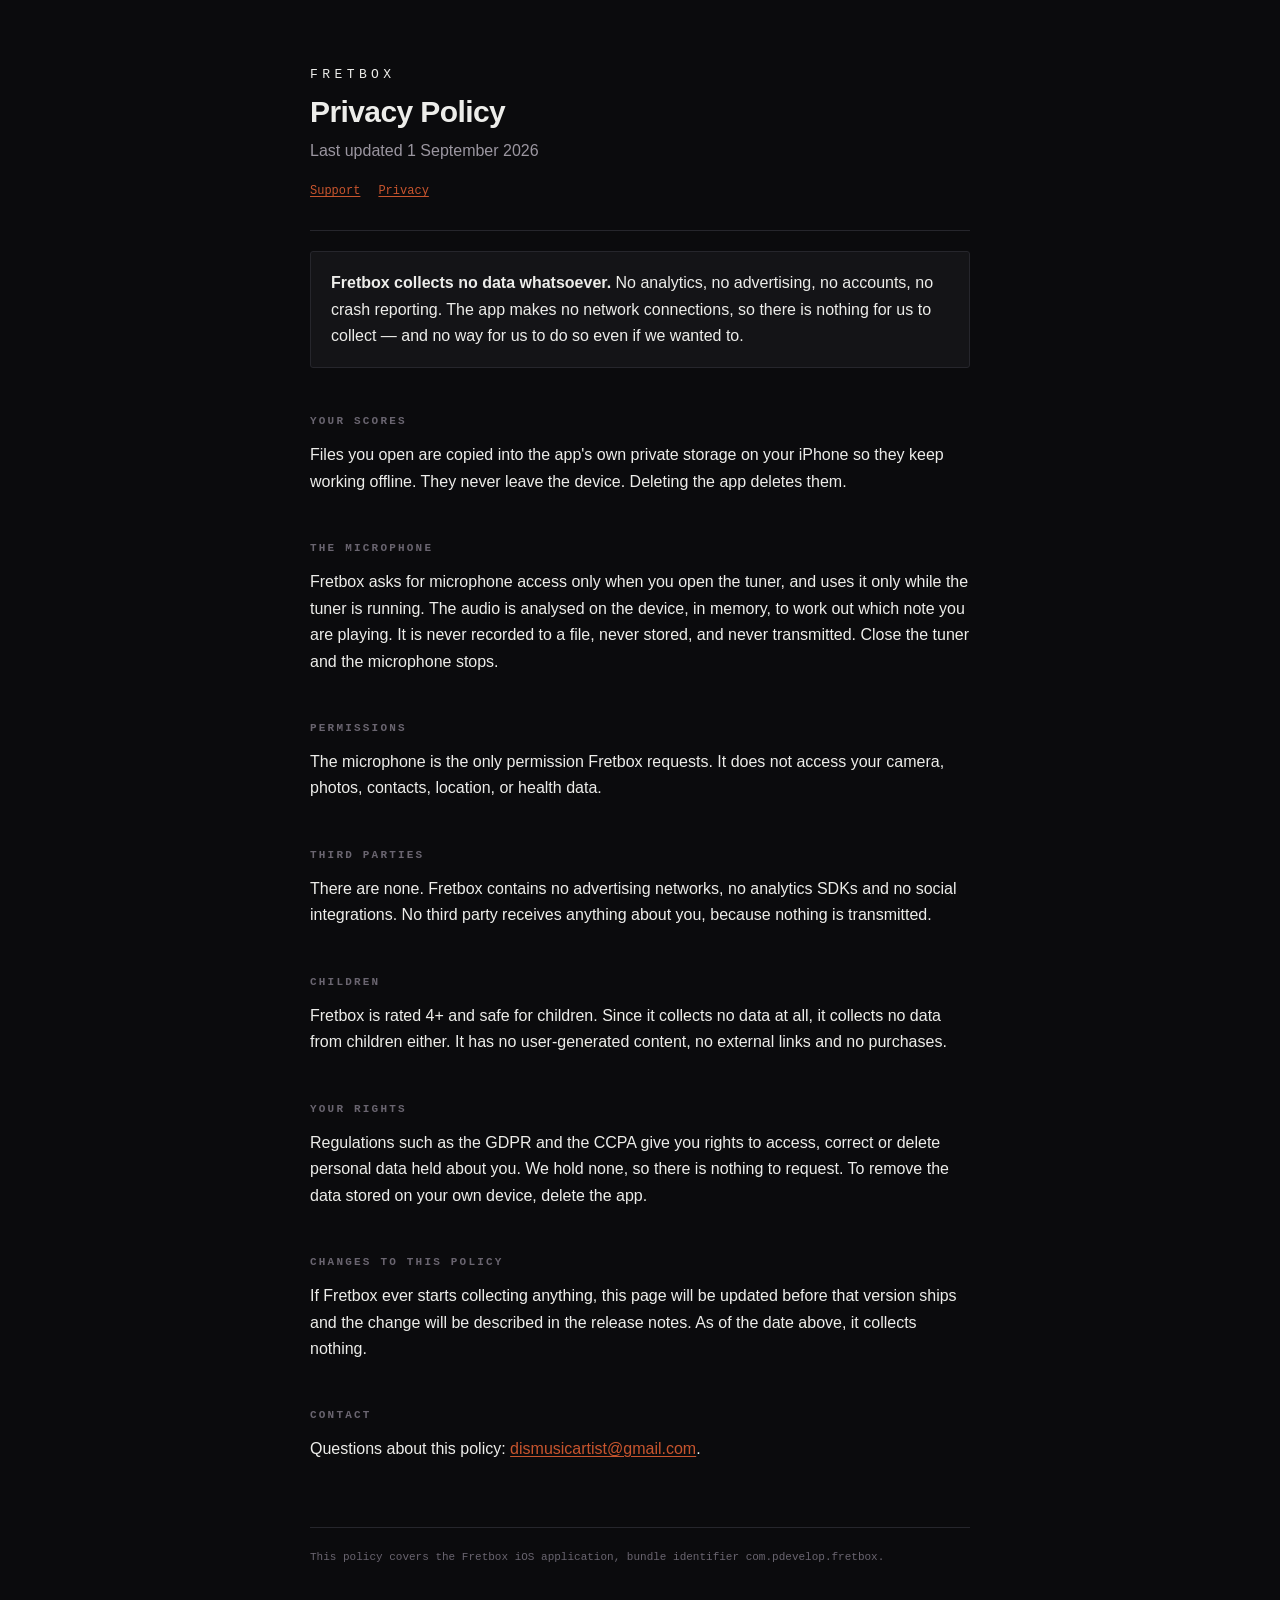
==== privacy.html @ 4ab4f921 "Paginas de soporte y privacidad para Fretbox" ====
<!doctype html>
<html lang="en">
<head>
<meta charset="utf-8">
<meta name="viewport" content="width=device-width, initial-scale=1">
<title>Fretbox — Privacy Policy</title>
<meta name="description" content="Privacy policy for Fretbox. The app collects no data and makes no network connections.">
<link rel="stylesheet" href="style.css">
</head>
<body>
<div class="wrap">

<header>
  <p class="brand"><a href="./">FRETBOX</a></p>
  <h1>Privacy Policy</h1>
  <p class="lede">Last updated 1 September 2026</p>
  <nav><a href="./">Support</a><a href="privacy.html">Privacy</a></nav>
</header>

<div class="card">
  <p><strong>Fretbox collects no data whatsoever.</strong> No analytics, no advertising, no accounts, no crash reporting. The app makes no network connections, so there is nothing for us to collect — and no way for us to do so even if we wanted to.</p>
</div>

<h2>Your scores</h2>
<p>Files you open are copied into the app's own private storage on your iPhone so they keep working offline. They never leave the device. Deleting the app deletes them.</p>

<h2>The microphone</h2>
<p>Fretbox asks for microphone access only when you open the tuner, and uses it only while the tuner is running. The audio is analysed on the device, in memory, to work out which note you are playing. It is never recorded to a file, never stored, and never transmitted. Close the tuner and the microphone stops.</p>

<h2>Permissions</h2>
<p>The microphone is the only permission Fretbox requests. It does not access your camera, photos, contacts, location, or health data.</p>

<h2>Third parties</h2>
<p>There are none. Fretbox contains no advertising networks, no analytics SDKs and no social integrations. No third party receives anything about you, because nothing is transmitted.</p>

<h2>Children</h2>
<p>Fretbox is rated 4+ and safe for children. Since it collects no data at all, it collects no data from children either. It has no user-generated content, no external links and no purchases.</p>

<h2>Your rights</h2>
<p>Regulations such as the GDPR and the CCPA give you rights to access, correct or delete personal data held about you. We hold none, so there is nothing to request. To remove the data stored on your own device, delete the app.</p>

<h2>Changes to this policy</h2>
<p>If Fretbox ever starts collecting anything, this page will be updated before that version ships and the change will be described in the release notes. As of the date above, it collects nothing.</p>

<h2>Contact</h2>
<p>Questions about this policy: <a href="mailto:dismusicartist@gmail.com">dismusicartist@gmail.com</a>.</p>

<footer>
  This policy covers the Fretbox iOS application, bundle identifier com.pdevelop.fretbox.
</footer>

</div>
</body>
</html>
---- style.css ----
/* Identidad de Fretbox: grafito con un solo color de senal, calido. */
:root{--bg:#0B0B0D;--surface:#141417;--line:#26262C;--text:#EDEDEA;
  --dim:#9B96A0;--faint:#6A6570;--accent:#C8552E}
*{box-sizing:border-box}
body{margin:0;padding:0 24px 96px;background:var(--bg);color:var(--text);
  font:16px/1.65 -apple-system,BlinkMacSystemFont,"Helvetica Neue",Arial,sans-serif;
  -webkit-font-smoothing:antialiased}
.wrap{max-width:660px;margin:0 auto}
header{padding:64px 0 28px;border-bottom:1px solid var(--line);margin-bottom:8px}
.brand{font-family:ui-monospace,Menlo,monospace;font-size:13px;letter-spacing:.34em;margin:0 0 10px}
.brand a{color:inherit;text-decoration:none}
h1{font-size:30px;line-height:1.15;letter-spacing:-.02em;margin:0 0 8px}
.lede{color:var(--dim);margin:0}
h2{font-family:ui-monospace,Menlo,monospace;font-size:11px;letter-spacing:.2em;
  text-transform:uppercase;color:var(--faint);margin:44px 0 12px}
h3{font-size:17px;margin:26px 0 6px}
p{margin:0 0 14px}
ul{padding-left:20px;margin:0 0 14px}
li{margin-bottom:7px}
li::marker{color:var(--accent)}
a{color:var(--accent);text-underline-offset:2px}
a:focus-visible{outline:2px solid var(--accent);outline-offset:3px}
.card{background:var(--surface);border:1px solid var(--line);border-radius:3px;padding:18px 20px;margin:20px 0}
.card p:last-child{margin-bottom:0}
code{font-family:ui-monospace,Menlo,monospace;font-size:14px;background:var(--surface);
  border:1px solid var(--line);padding:1px 6px;border-radius:2px}
nav{margin-top:18px;font-family:ui-monospace,Menlo,monospace;font-size:12px}
nav a{margin-right:18px}
footer{margin-top:64px;padding-top:20px;border-top:1px solid var(--line);
  font-family:ui-monospace,Menlo,monospace;font-size:11px;line-height:1.8;color:var(--faint)}
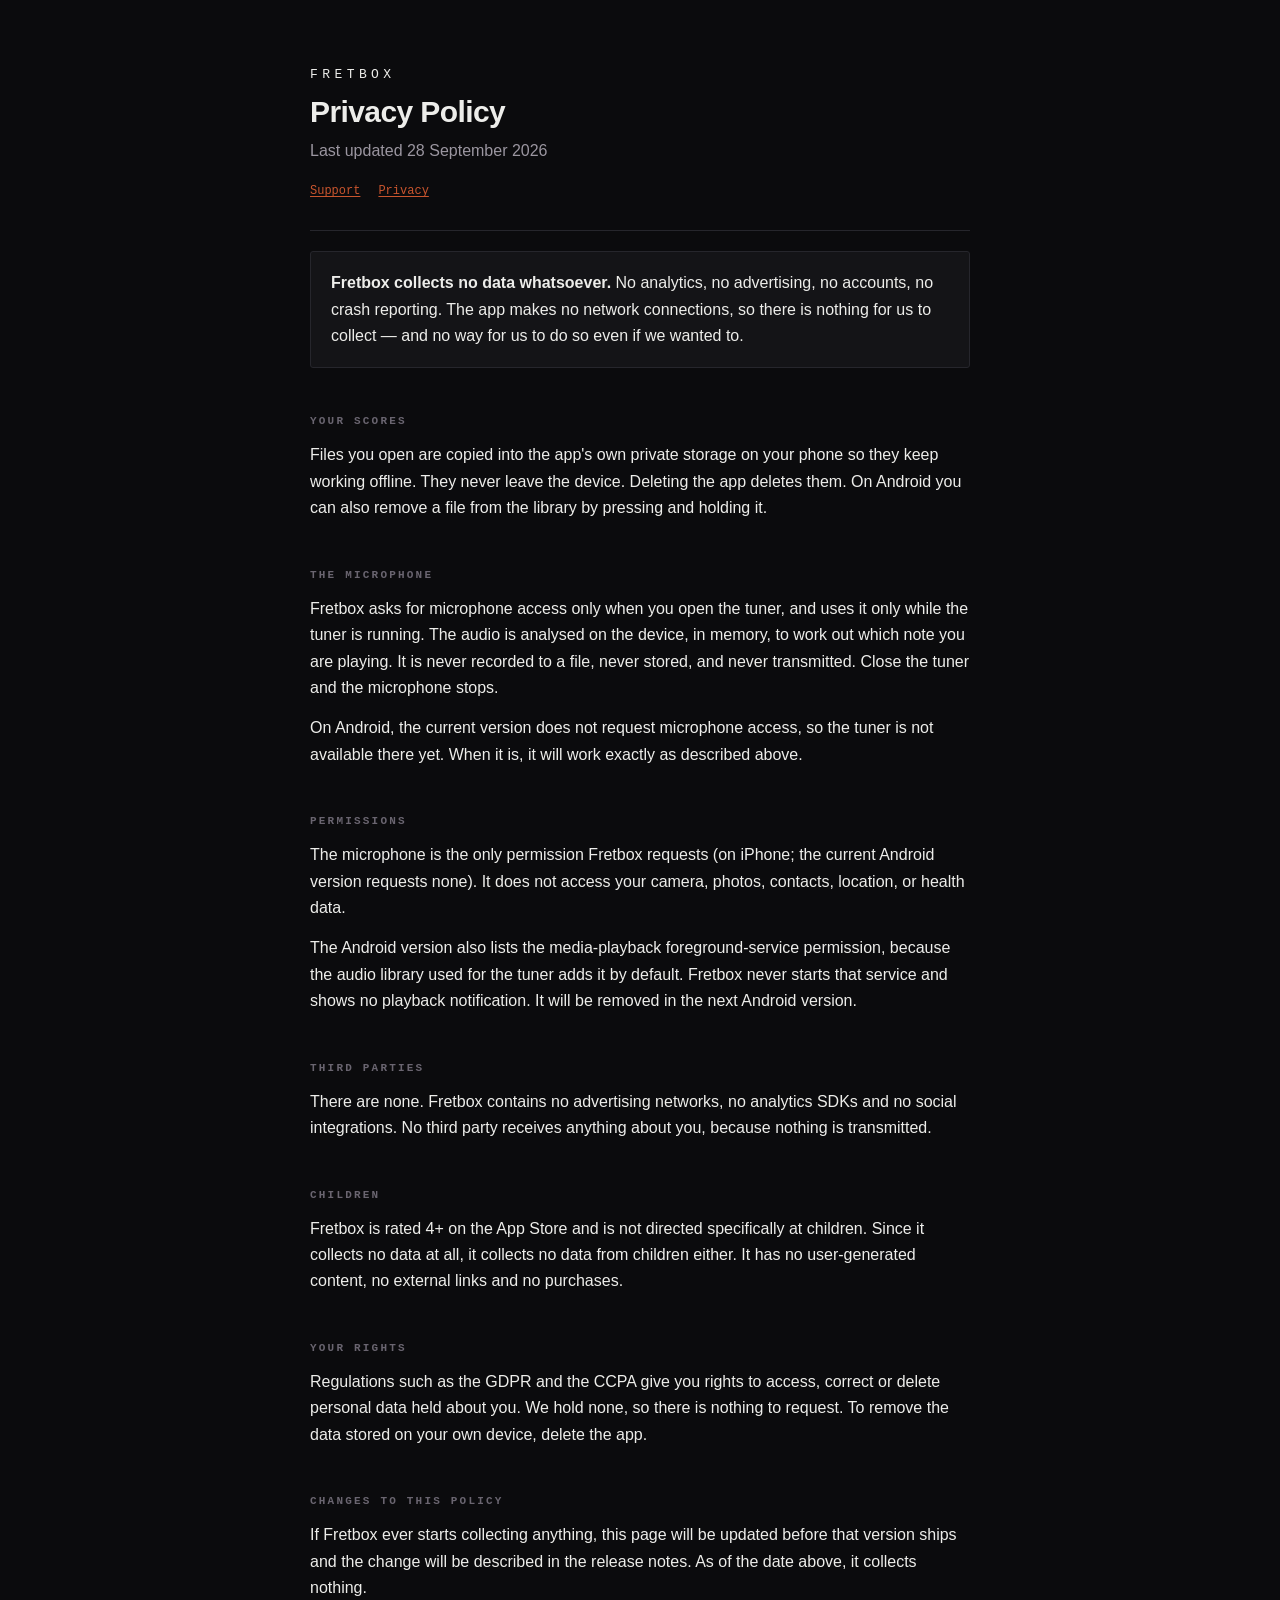
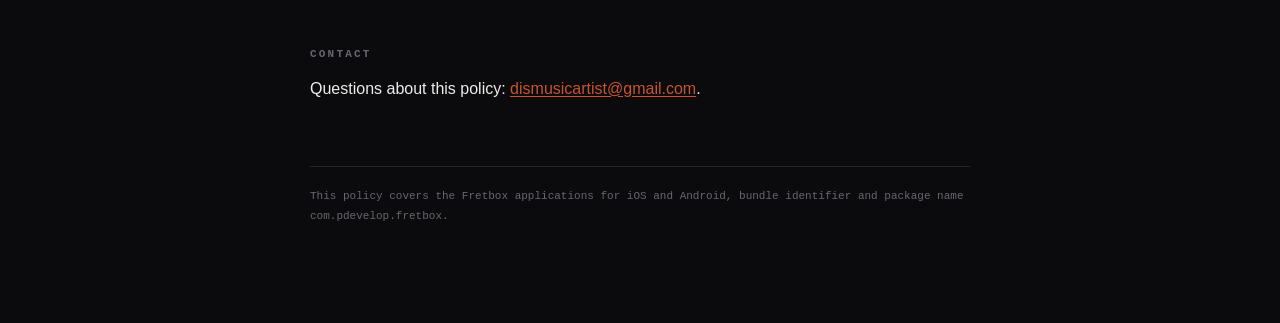
==== commit 3e6137e3: "Privacidad: cubre también la app de Android" ====
--- a/privacy.html
+++ b/privacy.html
@@ -13,7 +13,7 @@
 <header>
   <p class="brand"><a href="./">FRETBOX</a></p>
   <h1>Privacy Policy</h1>
-  <p class="lede">Last updated 1 September 2026</p>
+  <p class="lede">Last updated 28 September 2026</p>
   <nav><a href="./">Support</a><a href="privacy.html">Privacy</a></nav>
 </header>
 
@@ -22,19 +22,21 @@
 </div>
 
 <h2>Your scores</h2>
-<p>Files you open are copied into the app's own private storage on your iPhone so they keep working offline. They never leave the device. Deleting the app deletes them.</p>
+<p>Files you open are copied into the app's own private storage on your phone so they keep working offline. They never leave the device. Deleting the app deletes them. On Android you can also remove a file from the library by pressing and holding it.</p>
 
 <h2>The microphone</h2>
 <p>Fretbox asks for microphone access only when you open the tuner, and uses it only while the tuner is running. The audio is analysed on the device, in memory, to work out which note you are playing. It is never recorded to a file, never stored, and never transmitted. Close the tuner and the microphone stops.</p>
+<p>On Android, the current version does not request microphone access, so the tuner is not available there yet. When it is, it will work exactly as described above.</p>
 
 <h2>Permissions</h2>
-<p>The microphone is the only permission Fretbox requests. It does not access your camera, photos, contacts, location, or health data.</p>
+<p>The microphone is the only permission Fretbox requests (on iPhone; the current Android version requests none). It does not access your camera, photos, contacts, location, or health data.</p>
+<p>The Android version also lists the media-playback foreground-service permission, because the audio library used for the tuner adds it by default. Fretbox never starts that service and shows no playback notification. It will be removed in the next Android version.</p>
 
 <h2>Third parties</h2>
 <p>There are none. Fretbox contains no advertising networks, no analytics SDKs and no social integrations. No third party receives anything about you, because nothing is transmitted.</p>
 
 <h2>Children</h2>
-<p>Fretbox is rated 4+ and safe for children. Since it collects no data at all, it collects no data from children either. It has no user-generated content, no external links and no purchases.</p>
+<p>Fretbox is rated 4+ on the App Store and is not directed specifically at children. Since it collects no data at all, it collects no data from children either. It has no user-generated content, no external links and no purchases.</p>
 
 <h2>Your rights</h2>
 <p>Regulations such as the GDPR and the CCPA give you rights to access, correct or delete personal data held about you. We hold none, so there is nothing to request. To remove the data stored on your own device, delete the app.</p>
@@ -46,7 +48,7 @@
 <p>Questions about this policy: <a href="mailto:dismusicartist@gmail.com">dismusicartist@gmail.com</a>.</p>
 
 <footer>
-  This policy covers the Fretbox iOS application, bundle identifier com.pdevelop.fretbox.
+  This policy covers the Fretbox applications for iOS and Android, bundle identifier and package name com.pdevelop.fretbox.
 </footer>
 
 </div>
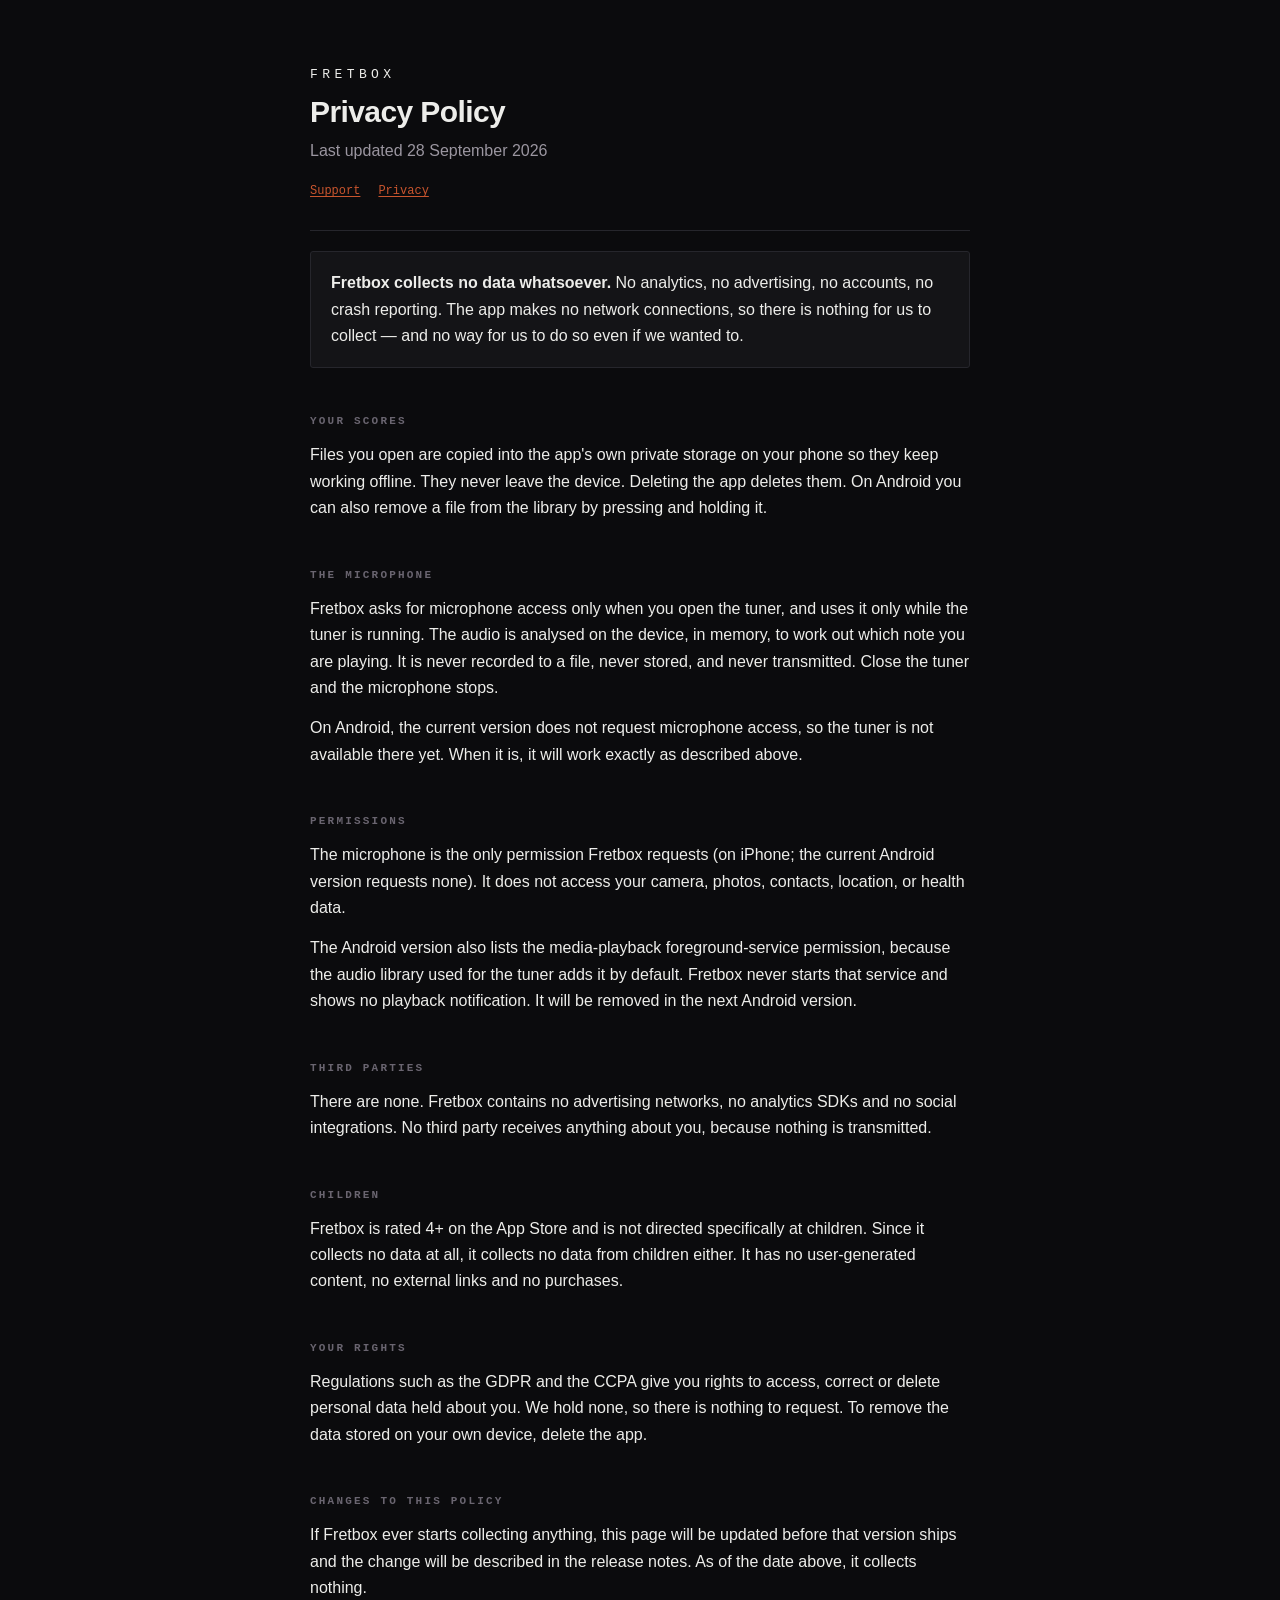
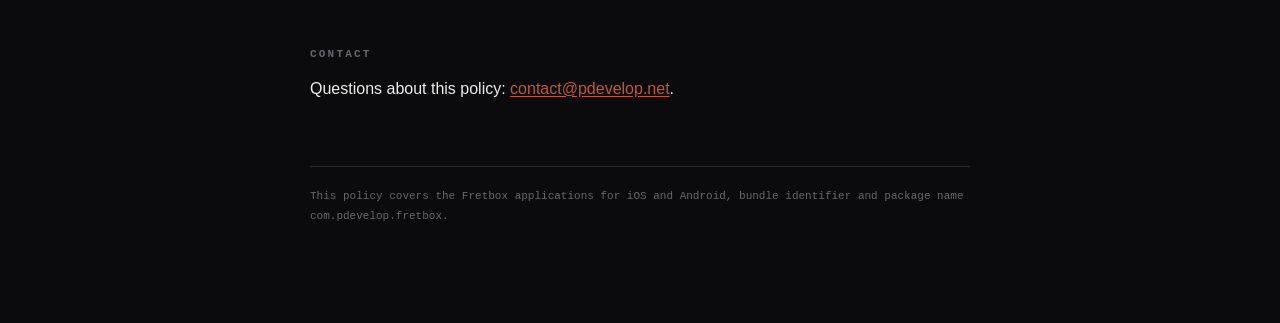
==== commit f82b322d: "Privacy: contact email contact@pdevelop.net" ====
--- a/privacy.html
+++ b/privacy.html
@@ -45,7 +45,7 @@
 <p>If Fretbox ever starts collecting anything, this page will be updated before that version ships and the change will be described in the release notes. As of the date above, it collects nothing.</p>
 
 <h2>Contact</h2>
-<p>Questions about this policy: <a href="mailto:dismusicartist@gmail.com">dismusicartist@gmail.com</a>.</p>
+<p>Questions about this policy: <a href="mailto:contact@pdevelop.net">contact@pdevelop.net</a>.</p>
 
 <footer>
   This policy covers the Fretbox applications for iOS and Android, bundle identifier and package name com.pdevelop.fretbox.
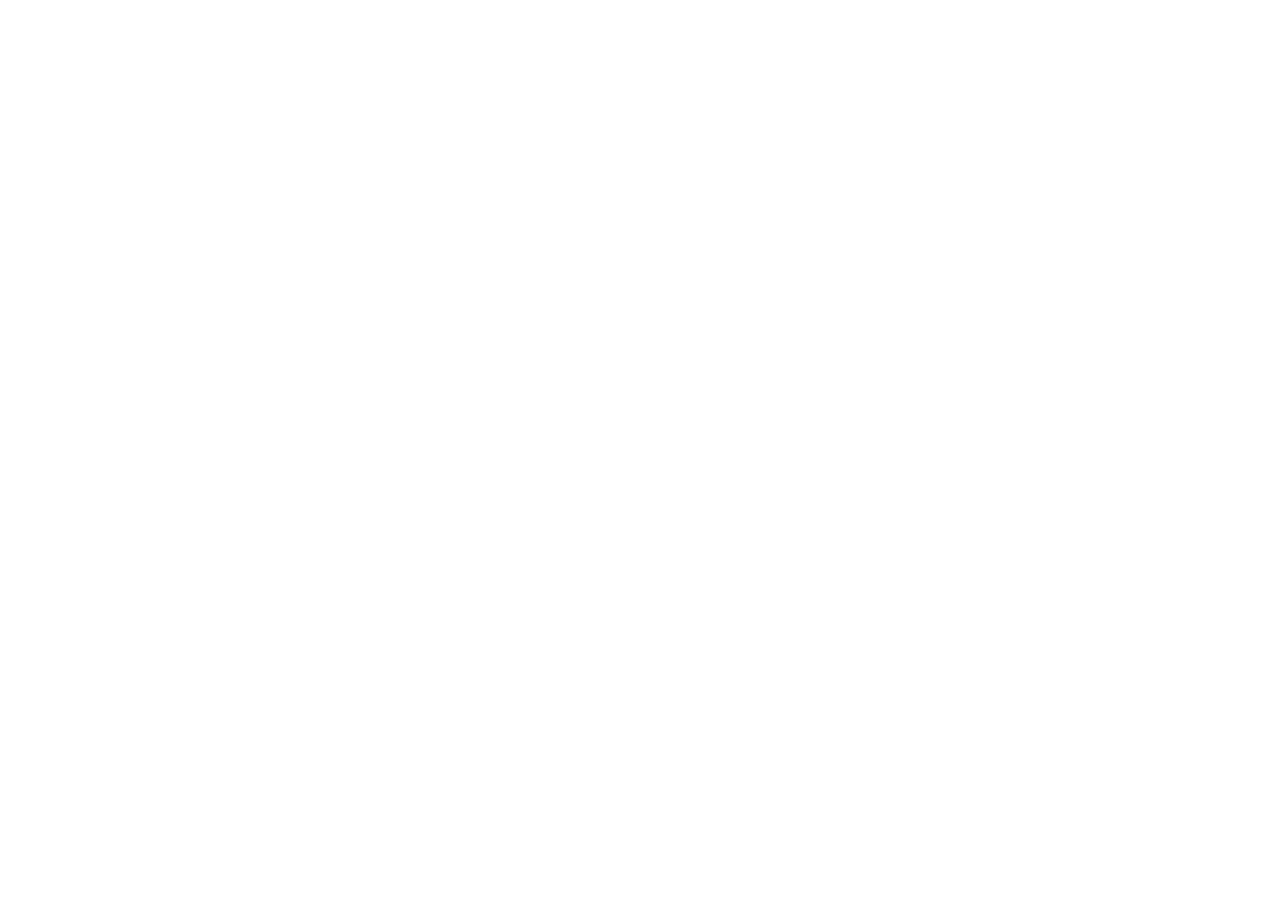
==== commit bed2ef30: "Privacidad: redirigir a pdevelop.net/legal (la página se traslada, no se borra)" ====
--- a/privacy.html
+++ b/privacy.html
@@ -1,56 +1,13 @@
-<!doctype html>
+<!DOCTYPE html>
 <html lang="en">
 <head>
 <meta charset="utf-8">
-<meta name="viewport" content="width=device-width, initial-scale=1">
 <title>Fretbox — Privacy Policy</title>
-<meta name="description" content="Privacy policy for Fretbox. The app collects no data and makes no network connections.">
-<link rel="stylesheet" href="style.css">
+<link rel="canonical" href="https://pdevelop.net/legal/fretbox/privacy">
+<meta http-equiv="refresh" content="0; url=https://pdevelop.net/legal/fretbox/privacy">
+<meta name="robots" content="noindex">
 </head>
 <body>
-<div class="wrap">
-
-<header>
-  <p class="brand"><a href="./">FRETBOX</a></p>
-  <h1>Privacy Policy</h1>
-  <p class="lede">Last updated 28 September 2026</p>
-  <nav><a href="./">Support</a><a href="privacy.html">Privacy</a></nav>
-</header>
-
-<div class="card">
-  <p><strong>Fretbox collects no data whatsoever.</strong> No analytics, no advertising, no accounts, no crash reporting. The app makes no network connections, so there is nothing for us to collect — and no way for us to do so even if we wanted to.</p>
-</div>
-
-<h2>Your scores</h2>
-<p>Files you open are copied into the app's own private storage on your phone so they keep working offline. They never leave the device. Deleting the app deletes them. On Android you can also remove a file from the library by pressing and holding it.</p>
-
-<h2>The microphone</h2>
-<p>Fretbox asks for microphone access only when you open the tuner, and uses it only while the tuner is running. The audio is analysed on the device, in memory, to work out which note you are playing. It is never recorded to a file, never stored, and never transmitted. Close the tuner and the microphone stops.</p>
-<p>On Android, the current version does not request microphone access, so the tuner is not available there yet. When it is, it will work exactly as described above.</p>
-
-<h2>Permissions</h2>
-<p>The microphone is the only permission Fretbox requests (on iPhone; the current Android version requests none). It does not access your camera, photos, contacts, location, or health data.</p>
-<p>The Android version also lists the media-playback foreground-service permission, because the audio library used for the tuner adds it by default. Fretbox never starts that service and shows no playback notification. It will be removed in the next Android version.</p>
-
-<h2>Third parties</h2>
-<p>There are none. Fretbox contains no advertising networks, no analytics SDKs and no social integrations. No third party receives anything about you, because nothing is transmitted.</p>
-
-<h2>Children</h2>
-<p>Fretbox is rated 4+ on the App Store and is not directed specifically at children. Since it collects no data at all, it collects no data from children either. It has no user-generated content, no external links and no purchases.</p>
-
-<h2>Your rights</h2>
-<p>Regulations such as the GDPR and the CCPA give you rights to access, correct or delete personal data held about you. We hold none, so there is nothing to request. To remove the data stored on your own device, delete the app.</p>
-
-<h2>Changes to this policy</h2>
-<p>If Fretbox ever starts collecting anything, this page will be updated before that version ships and the change will be described in the release notes. As of the date above, it collects nothing.</p>
-
-<h2>Contact</h2>
-<p>Questions about this policy: <a href="mailto:contact@pdevelop.net">contact@pdevelop.net</a>.</p>
-
-<footer>
-  This policy covers the Fretbox applications for iOS and Android, bundle identifier and package name com.pdevelop.fretbox.
-</footer>
-
-</div>
+<p>This page has moved to <a href="https://pdevelop.net/legal/fretbox/privacy">https://pdevelop.net/legal/fretbox/privacy</a></p>
 </body>
 </html>
